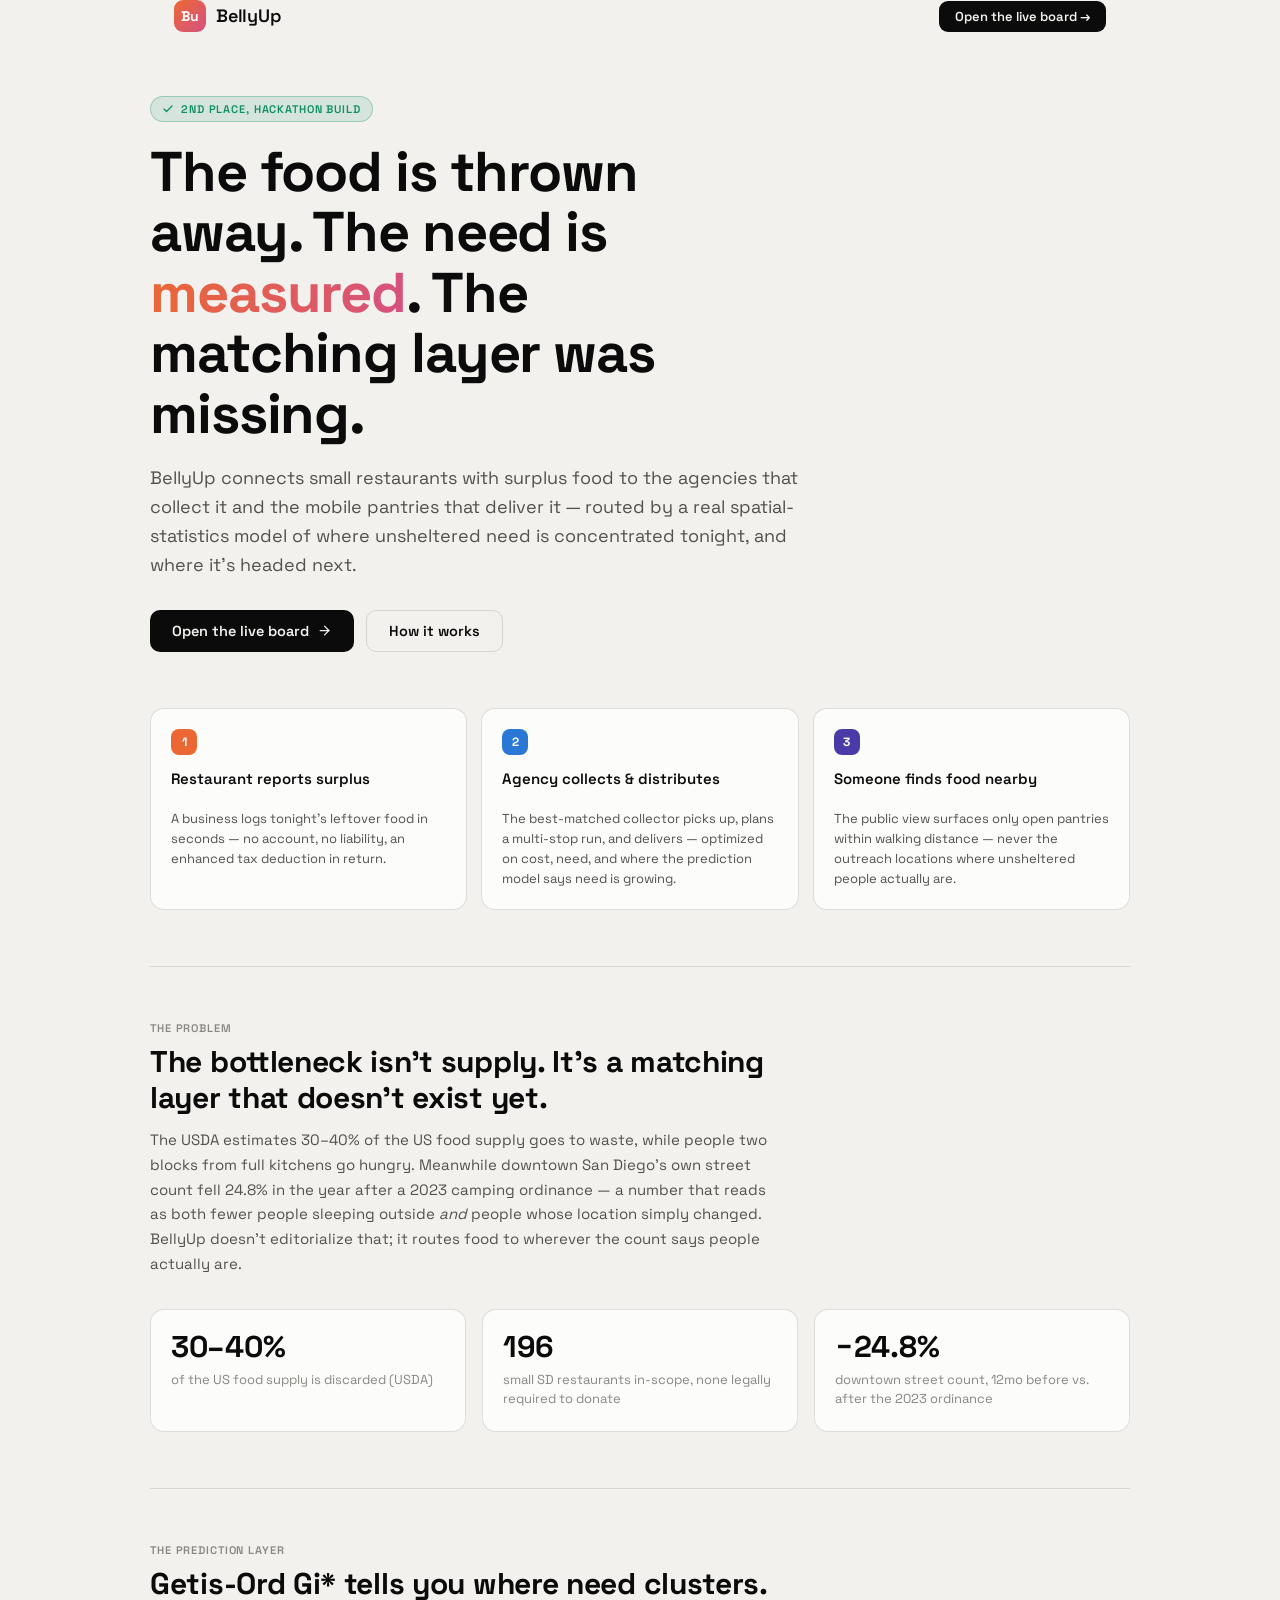
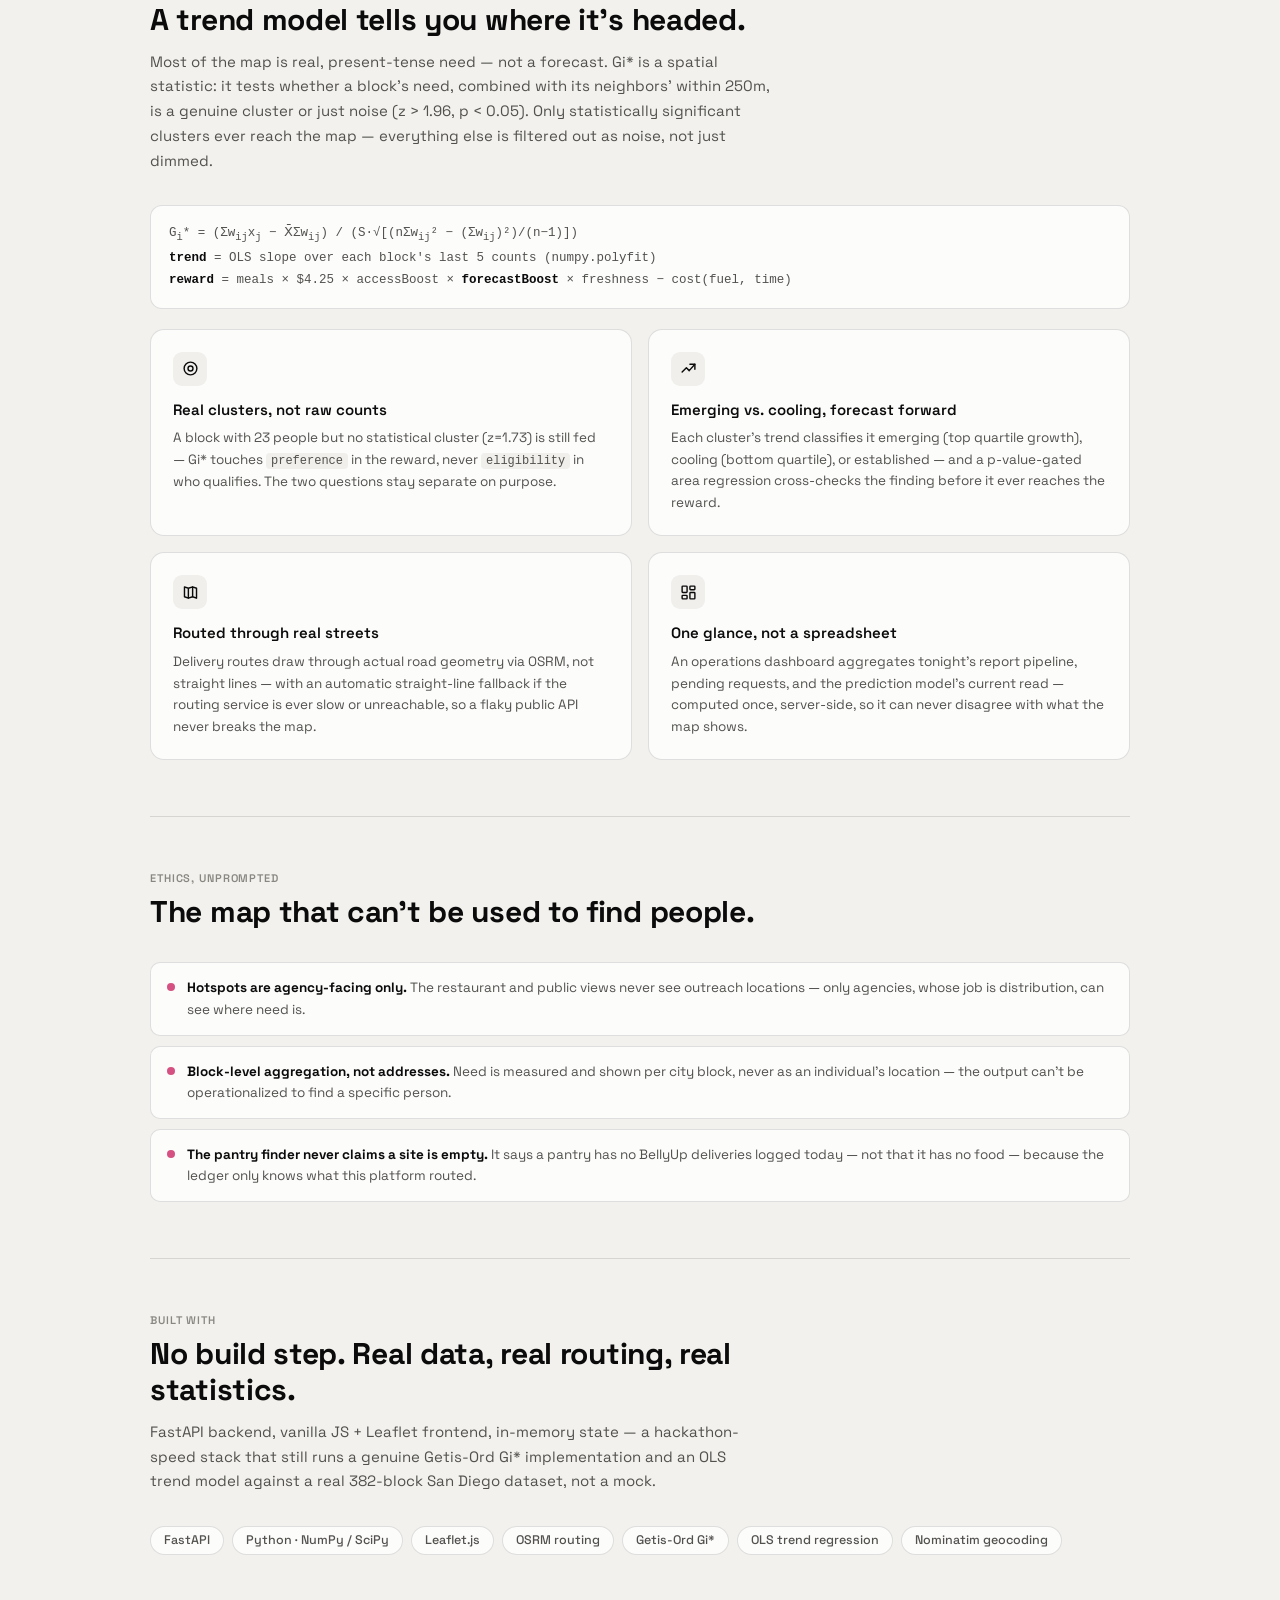
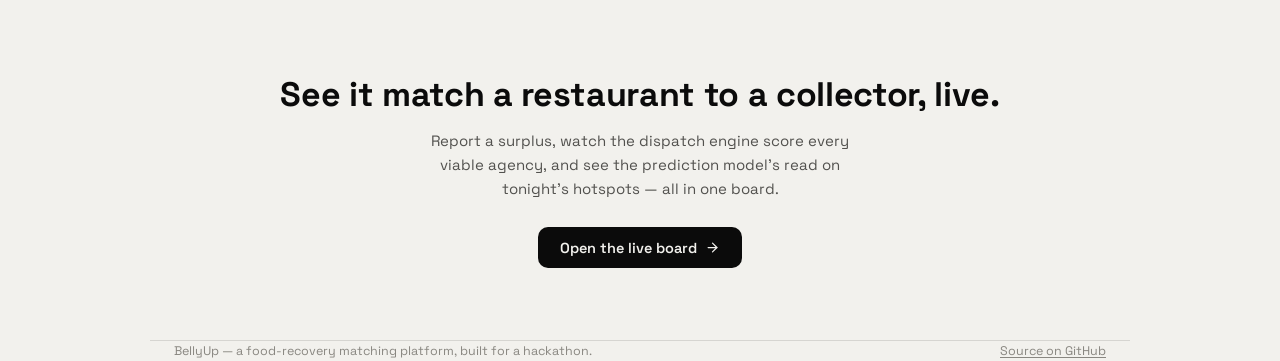
==== bellyup/static/landing/index.html @ 60f783f6 "Mobile-responsive layout and a marketing landing page Fixes a CSS Grid blowout where a single unshri" ====
<!DOCTYPE html>
<html lang="en">
<head>
<meta charset="utf-8">
<meta name="viewport" content="width=device-width, initial-scale=1">
<title>BellyUp — food recovery, matched by need</title>
<meta name="description" content="BellyUp matches restaurant surplus to agencies and the people who need it, using a real spatial-statistics model of where need is concentrated and where it's headed.">
<link rel="icon" href="data:image/svg+xml,<svg xmlns=%22http://www.w3.org/2000/svg%22 viewBox=%220 0 100 100%22><defs><linearGradient id=%22g%22 x1=%220%22 y1=%220%22 x2=%221%22 y2=%221%22><stop offset=%220%22 stop-color=%22%23eb6834%22/><stop offset=%221%22 stop-color=%22%23d55181%22/></linearGradient></defs><rect width=%22100%22 height=%22100%22 rx=%2222%22 fill=%22url(%23g)%22/><text x=%2250%22 y=%2266%22 font-family=%22system-ui,sans-serif%22 font-weight=%22700%22 font-size=%2246%22 fill=%22white%22 text-anchor=%22middle%22>Bu</text></svg>">
<link rel="preconnect" href="https://fonts.googleapis.com">
<link rel="preconnect" href="https://fonts.gstatic.com" crossorigin>
<link href="https://fonts.googleapis.com/css2?family=Space+Grotesk:wght@400;500;600;700&display=swap" rel="stylesheet">
<style>
:root {
  color-scheme: light;
  --bg: #f2f1ed;
  --surface: #fcfcfb;
  --surface-2: #f0efec;
  --ink: #0b0b0b;
  --ink-2: #52514e;
  --muted: #898781;
  --line: rgba(11, 11, 11, 0.12);

  --c-supplier: #eb6834;
  --c-hotspot: #d55181;
  --c-agency: #2a78d6;
  --c-pantry: #4a3aa7;
  --c-route: #0e8f63;
  --c-emerging: #c9660a;
  --c-cooling: #2f7bbf;

  --shadow: 0 10px 30px rgba(11, 11, 11, 0.12);
  --font: "Space Grotesk", system-ui, -apple-system, "Segoe UI", sans-serif;
}
@media (prefers-color-scheme: dark) {
  :root:not([data-theme="light"]) {
    color-scheme: dark;
    --bg: #0d0d0d;
    --surface: #1a1a19;
    --surface-2: #201f1e;
    --ink: #ffffff;
    --ink-2: #c3c2b7;
    --muted: #8f8d86;
    --line: rgba(255, 255, 255, 0.10);
    --c-supplier: #eda100;
    --shadow: 0 10px 30px rgba(0, 0, 0, 0.55);
  }
}
:root[data-theme="dark"] {
  color-scheme: dark;
  --bg: #0d0d0d;
  --surface: #1a1a19;
  --surface-2: #201f1e;
  --ink: #ffffff;
  --ink-2: #c3c2b7;
  --muted: #8f8d86;
  --line: rgba(255, 255, 255, 0.10);
  --c-supplier: #eda100;
  --shadow: 0 10px 30px rgba(0, 0, 0, 0.55);
}

* { box-sizing: border-box; margin: 0; padding: 0; }
html, body { background: var(--bg); }
body {
  font: 15px/1.6 var(--font);
  color: var(--ink);
  -webkit-font-smoothing: antialiased;
}
a { color: inherit; }
img, svg { display: block; max-width: 100%; }

.wrap { max-width: 980px; margin: 0 auto; padding: 0 24px; }

/* ---------------------------------------------------------------- header */
header {
  display: flex; align-items: center; justify-content: space-between;
  padding: 22px 0;
}
.brand { display: flex; align-items: center; gap: 10px; text-decoration: none; }
.brand-mark {
  width: 32px; height: 32px; border-radius: 9px;
  display: grid; place-items: center; color: #fff;
  background: linear-gradient(135deg, #eb6834, #d55181);
  font: 700 14px/1 var(--font); letter-spacing: -.02em;
}
.brand-name { font: 600 18px/1 var(--font); letter-spacing: -.01em; }
.hdr-cta {
  display: inline-flex; align-items: center; gap: 6px;
  padding: 9px 16px; border-radius: 9px;
  background: var(--ink); color: var(--bg);
  font: 600 13px/1 var(--font); text-decoration: none;
  white-space: nowrap;
}

/* ------------------------------------------------------------------ hero */
.hero { padding: 64px 0 56px; }
.eyebrow {
  display: inline-flex; align-items: center; gap: 7px;
  font: 600 11px/1 var(--font); letter-spacing: .08em; text-transform: uppercase;
  color: var(--c-route); background: color-mix(in srgb, var(--c-route) 12%, transparent);
  border: 1px solid color-mix(in srgb, var(--c-route) 30%, transparent);
  padding: 6px 11px; border-radius: 999px; margin-bottom: 20px;
}
.hero h1 {
  font: 700 clamp(32px, 5.4vw, 56px)/1.08 var(--font);
  letter-spacing: -.02em; max-width: 15ch;
}
.hero h1 em {
  font-style: normal;
  background: linear-gradient(100deg, #eb6834, #d55181);
  -webkit-background-clip: text; background-clip: text; color: transparent;
}
.hero p {
  margin-top: 20px; max-width: 56ch;
  font-size: clamp(15px, 1.8vw, 18px); color: var(--ink-2); line-height: 1.6;
}
.hero-ctas { display: flex; flex-wrap: wrap; gap: 12px; margin-top: 30px; }
.btn-primary {
  display: inline-flex; align-items: center; gap: 8px;
  padding: 13px 22px; border-radius: 10px;
  background: var(--ink); color: var(--bg);
  font: 600 14.5px/1 var(--font); text-decoration: none;
}
.btn-primary:hover { filter: brightness(1.12); }
.btn-secondary {
  display: inline-flex; align-items: center; gap: 8px;
  padding: 13px 22px; border-radius: 10px;
  background: transparent; color: var(--ink);
  border: 1px solid var(--line);
  font: 600 14.5px/1 var(--font); text-decoration: none;
}
.btn-secondary:hover { border-color: var(--c-supplier); }

/* --------------------------------------------------------------- roles */
.roles {
  display: grid; grid-template-columns: repeat(3, 1fr); gap: 14px;
  margin-top: 56px;
}
.role-card {
  background: var(--surface); border: 1px solid var(--line);
  border-radius: 14px; padding: 20px;
}
.role-num {
  width: 26px; height: 26px; border-radius: 8px;
  display: grid; place-items: center;
  font: 700 12px/1 var(--font); color: #fff;
  margin-bottom: 14px;
}
.role-card h3 { font: 600 15px/1.3 var(--font); margin-bottom: 6px; }
.role-card p { font-size: 13px; color: var(--ink-2); line-height: 1.55; }

/* ------------------------------------------------------------- sections */
section.block { padding: 56px 0; border-top: 1px solid var(--line); }
.block-head { max-width: 62ch; margin-bottom: 32px; }
.block-head .kicker {
  font: 600 11px/1 var(--font); letter-spacing: .08em; text-transform: uppercase;
  color: var(--muted); margin-bottom: 10px;
}
.block-head h2 { font: 700 clamp(22px, 3vw, 30px)/1.2 var(--font); letter-spacing: -.01em; }
.block-head p { margin-top: 12px; color: var(--ink-2); font-size: 15px; line-height: 1.65; }

.stat-row { display: grid; grid-template-columns: repeat(3, 1fr); gap: 16px; }
.stat {
  background: var(--surface); border: 1px solid var(--line);
  border-radius: 14px; padding: 22px 20px;
}
.stat .v { font: 700 30px/1 var(--font); letter-spacing: -.01em; }
.stat .k { margin-top: 8px; font-size: 13px; color: var(--muted); line-height: 1.5; }

.feature-grid { display: grid; grid-template-columns: 1fr 1fr; gap: 16px; }
.feature {
  background: var(--surface); border: 1px solid var(--line);
  border-radius: 14px; padding: 22px;
}
.feature-ic {
  width: 34px; height: 34px; border-radius: 9px;
  display: grid; place-items: center; margin-bottom: 14px;
  background: var(--surface-2); color: var(--ink);
}
.feature h3 { font: 600 15px/1.3 var(--font); margin-bottom: 8px; }
.feature p { font-size: 13.5px; color: var(--ink-2); line-height: 1.6; }
.feature code {
  font-family: ui-monospace, SFMono-Regular, Menlo, monospace;
  font-size: 12px; background: var(--surface-2); padding: 1px 5px; border-radius: 4px;
}

.formula {
  margin-top: 18px; padding: 16px 18px; border-radius: 12px;
  background: var(--surface); border: 1px solid var(--line);
  font-family: ui-monospace, SFMono-Regular, Menlo, monospace;
  font-size: 12.5px; line-height: 1.8; color: var(--ink-2); overflow-x: auto;
}
.formula b { color: var(--ink); }

.ethics-list { display: grid; gap: 10px; margin-top: 20px; }
.ethics-item {
  display: flex; gap: 12px; align-items: flex-start;
  padding: 14px 16px; border-radius: 10px;
  background: var(--surface); border: 1px solid var(--line);
}
.ethics-item .dot {
  flex: 0 0 auto; width: 8px; height: 8px; border-radius: 50%;
  background: var(--c-hotspot); margin-top: 6px;
}
.ethics-item p { font-size: 13.5px; color: var(--ink-2); line-height: 1.6; }
.ethics-item b { color: var(--ink); }

.stack-row { display: flex; flex-wrap: wrap; gap: 8px; margin-top: 18px; }
.stack-chip {
  padding: 7px 13px; border-radius: 999px;
  background: var(--surface); border: 1px solid var(--line);
  font: 500 12.5px/1 var(--font); color: var(--ink-2);
}

.cta-block {
  text-align: center; padding: 64px 0 72px;
}
.cta-block h2 { font: 700 clamp(24px, 4vw, 34px)/1.2 var(--font); letter-spacing: -.01em; }
.cta-block p { margin: 14px auto 0; max-width: 46ch; color: var(--ink-2); font-size: 15px; }
.cta-block .hero-ctas { justify-content: center; margin-top: 26px; }

footer {
  border-top: 1px solid var(--line); padding: 26px 0 40px;
  display: flex; justify-content: space-between; align-items: center;
  flex-wrap: wrap; gap: 10px;
  color: var(--muted); font-size: 12.5px;
}
footer a { text-decoration: underline; text-underline-offset: 2px; }

@media (max-width: 760px) {
  .roles, .stat-row, .feature-grid { grid-template-columns: 1fr; }
  header { padding: 18px 0; }
  .hero { padding: 40px 0 40px; }
}
</style>
</head>
<body>

<header class="wrap">
  <a class="brand" href="/">
    <span class="brand-mark">Bu</span>
    <span class="brand-name">BellyUp</span>
  </a>
  <a class="hdr-cta" href="/board">Open the live board →</a>
</header>

<main>
  <section class="hero wrap">
    <span class="eyebrow">
      <svg width="12" height="12" viewBox="0 0 24 24" fill="none" stroke="currentColor" stroke-width="2.5" stroke-linecap="round" stroke-linejoin="round"><polyline points="20 6 9 17 4 12"/></svg>
      2nd place, hackathon build
    </span>
    <h1>The food is thrown away. The need is <em>measured</em>. The matching layer was missing.</h1>
    <p>BellyUp connects small restaurants with surplus food to the agencies that collect it and
       the mobile pantries that deliver it — routed by a real spatial-statistics model of where
       unsheltered need is concentrated tonight, and where it's headed next.</p>
    <div class="hero-ctas">
      <a class="btn-primary" href="/board">
        Open the live board
        <svg width="15" height="15" viewBox="0 0 24 24" fill="none" stroke="currentColor" stroke-width="2" stroke-linecap="round" stroke-linejoin="round"><line x1="5" y1="12" x2="19" y2="12"/><polyline points="12 5 19 12 12 19"/></svg>
      </a>
      <a class="btn-secondary" href="#how-it-works">How it works</a>
    </div>

    <div class="roles">
      <div class="role-card">
        <div class="role-num" style="background:var(--c-supplier)">1</div>
        <h3>Restaurant reports surplus</h3>
        <p>A business logs tonight's leftover food in seconds — no account, no liability, an
           enhanced tax deduction in return.</p>
      </div>
      <div class="role-card">
        <div class="role-num" style="background:var(--c-agency)">2</div>
        <h3>Agency collects &amp; distributes</h3>
        <p>The best-matched collector picks up, plans a multi-stop run, and delivers — optimized
           on cost, need, and where the prediction model says need is growing.</p>
      </div>
      <div class="role-card">
        <div class="role-num" style="background:var(--c-pantry)">3</div>
        <h3>Someone finds food nearby</h3>
        <p>The public view surfaces only open pantries within walking distance — never the
           outreach locations where unsheltered people actually are.</p>
      </div>
    </div>
  </section>

  <section class="block wrap">
    <div class="block-head">
      <div class="kicker">The problem</div>
      <h2>The bottleneck isn't supply. It's a matching layer that doesn't exist yet.</h2>
      <p>The USDA estimates 30–40% of the US food supply goes to waste, while people two blocks
         from full kitchens go hungry. Meanwhile downtown San Diego's own street count fell
         24.8% in the year after a 2023 camping ordinance — a number that reads as both fewer
         people sleeping outside <em>and</em> people whose location simply changed. BellyUp
         doesn't editorialize that; it routes food to wherever the count says people actually are.</p>
    </div>
    <div class="stat-row">
      <div class="stat"><div class="v">30–40%</div><div class="k">of the US food supply is discarded (USDA)</div></div>
      <div class="stat"><div class="v">196</div><div class="k">small SD restaurants in-scope, none legally required to donate</div></div>
      <div class="stat"><div class="v">−24.8%</div><div class="k">downtown street count, 12mo before vs. after the 2023 ordinance</div></div>
    </div>
  </section>

  <section class="block wrap" id="how-it-works">
    <div class="block-head">
      <div class="kicker">The prediction layer</div>
      <h2>Getis-Ord Gi* tells you where need clusters. A trend model tells you where it's headed.</h2>
      <p>Most of the map is real, present-tense need — not a forecast. Gi* is a spatial
         statistic: it tests whether a block's need, combined with its neighbors' within 250m,
         is a genuine cluster or just noise (z &gt; 1.96, p &lt; 0.05). Only statistically
         significant clusters ever reach the map — everything else is filtered out as noise,
         not just dimmed.</p>
    </div>
    <div class="formula">
      G<sub>i</sub>* = (Σw<sub>ij</sub>x<sub>j</sub> − X̄Σw<sub>ij</sub>) / (S·√[(nΣw<sub>ij</sub>² − (Σw<sub>ij</sub>)²)/(n−1)])
      <br><b>trend</b> = OLS slope over each block's last 5 counts (numpy.polyfit)
      <br><b>reward</b> = meals × $4.25 × accessBoost × <b>forecastBoost</b> × freshness − cost(fuel, time)
    </div>
    <div class="feature-grid" style="margin-top:20px">
      <div class="feature">
        <div class="feature-ic">
          <svg width="17" height="17" viewBox="0 0 24 24" fill="none" stroke="currentColor" stroke-width="2" stroke-linecap="round" stroke-linejoin="round"><circle cx="12" cy="12" r="9"/><circle cx="12" cy="12" r="3.5"/></svg>
        </div>
        <h3>Real clusters, not raw counts</h3>
        <p>A block with 23 people but no statistical cluster (z=1.73) is still fed — Gi*
           touches <code>preference</code> in the reward, never <code>eligibility</code> in
           who qualifies. The two questions stay separate on purpose.</p>
      </div>
      <div class="feature">
        <div class="feature-ic">
          <svg width="17" height="17" viewBox="0 0 24 24" fill="none" stroke="currentColor" stroke-width="2" stroke-linecap="round" stroke-linejoin="round"><polyline points="3 17 9 11 13 15 21 6"/><polyline points="14 6 21 6 21 13"/></svg>
        </div>
        <h3>Emerging vs. cooling, forecast forward</h3>
        <p>Each cluster's trend classifies it emerging (top quartile growth), cooling (bottom
           quartile), or established — and a p-value-gated area regression cross-checks the
           finding before it ever reaches the reward.</p>
      </div>
      <div class="feature">
        <div class="feature-ic">
          <svg width="17" height="17" viewBox="0 0 24 24" fill="none" stroke="currentColor" stroke-width="2" stroke-linecap="round" stroke-linejoin="round"><path d="M9 20l-5.5-2V4L9 6m0 14l6-2m-6 2V6m6 12l5.5 2V6L15 4m0 14V4m0 0L9 6"/></svg>
        </div>
        <h3>Routed through real streets</h3>
        <p>Delivery routes draw through actual road geometry via OSRM, not straight lines —
           with an automatic straight-line fallback if the routing service is ever slow or
           unreachable, so a flaky public API never breaks the map.</p>
      </div>
      <div class="feature">
        <div class="feature-ic">
          <svg width="17" height="17" viewBox="0 0 24 24" fill="none" stroke="currentColor" stroke-width="2" stroke-linecap="round" stroke-linejoin="round"><rect x="3" y="3" width="7" height="9" rx="1"/><rect x="14" y="3" width="7" height="5" rx="1"/><rect x="14" y="12" width="7" height="9" rx="1"/><rect x="3" y="16" width="7" height="5" rx="1"/></svg>
        </div>
        <h3>One glance, not a spreadsheet</h3>
        <p>An operations dashboard aggregates tonight's report pipeline, pending requests, and
           the prediction model's current read — computed once, server-side, so it can never
           disagree with what the map shows.</p>
      </div>
    </div>
  </section>

  <section class="block wrap">
    <div class="block-head">
      <div class="kicker">Ethics, unprompted</div>
      <h2>The map that can't be used to find people.</h2>
    </div>
    <div class="ethics-list">
      <div class="ethics-item"><span class="dot"></span>
        <p><b>Hotspots are agency-facing only.</b> The restaurant and public views never see
           outreach locations — only agencies, whose job is distribution, can see where need is.</p>
      </div>
      <div class="ethics-item"><span class="dot"></span>
        <p><b>Block-level aggregation, not addresses.</b> Need is measured and shown per city
           block, never as an individual's location — the output can't be operationalized to
           find a specific person.</p>
      </div>
      <div class="ethics-item"><span class="dot"></span>
        <p><b>The pantry finder never claims a site is empty.</b> It says a pantry has no
           BellyUp deliveries logged today — not that it has no food — because the ledger only
           knows what this platform routed.</p>
      </div>
    </div>
  </section>

  <section class="block wrap">
    <div class="block-head">
      <div class="kicker">Built with</div>
      <h2>No build step. Real data, real routing, real statistics.</h2>
      <p>FastAPI backend, vanilla JS + Leaflet frontend, in-memory state — a hackathon-speed
         stack that still runs a genuine Getis-Ord Gi* implementation and an OLS trend model
         against a real 382-block San Diego dataset, not a mock.</p>
    </div>
    <div class="stack-row">
      <span class="stack-chip">FastAPI</span>
      <span class="stack-chip">Python · NumPy / SciPy</span>
      <span class="stack-chip">Leaflet.js</span>
      <span class="stack-chip">OSRM routing</span>
      <span class="stack-chip">Getis-Ord Gi*</span>
      <span class="stack-chip">OLS trend regression</span>
      <span class="stack-chip">Nominatim geocoding</span>
    </div>
  </section>

  <section class="cta-block wrap">
    <h2>See it match a restaurant to a collector, live.</h2>
    <p>Report a surplus, watch the dispatch engine score every viable agency, and see the
       prediction model's read on tonight's hotspots — all in one board.</p>
    <div class="hero-ctas">
      <a class="btn-primary" href="/board">
        Open the live board
        <svg width="15" height="15" viewBox="0 0 24 24" fill="none" stroke="currentColor" stroke-width="2" stroke-linecap="round" stroke-linejoin="round"><line x1="5" y1="12" x2="19" y2="12"/><polyline points="12 5 19 12 12 19"/></svg>
      </a>
    </div>
  </section>
</main>

<footer class="wrap">
  <span>BellyUp — a food-recovery matching platform, built for a hackathon.</span>
  <a href="https://github.com/kylehtet/Build-For-Good" target="_blank" rel="noopener">Source on GitHub</a>
</footer>

</body>
</html>
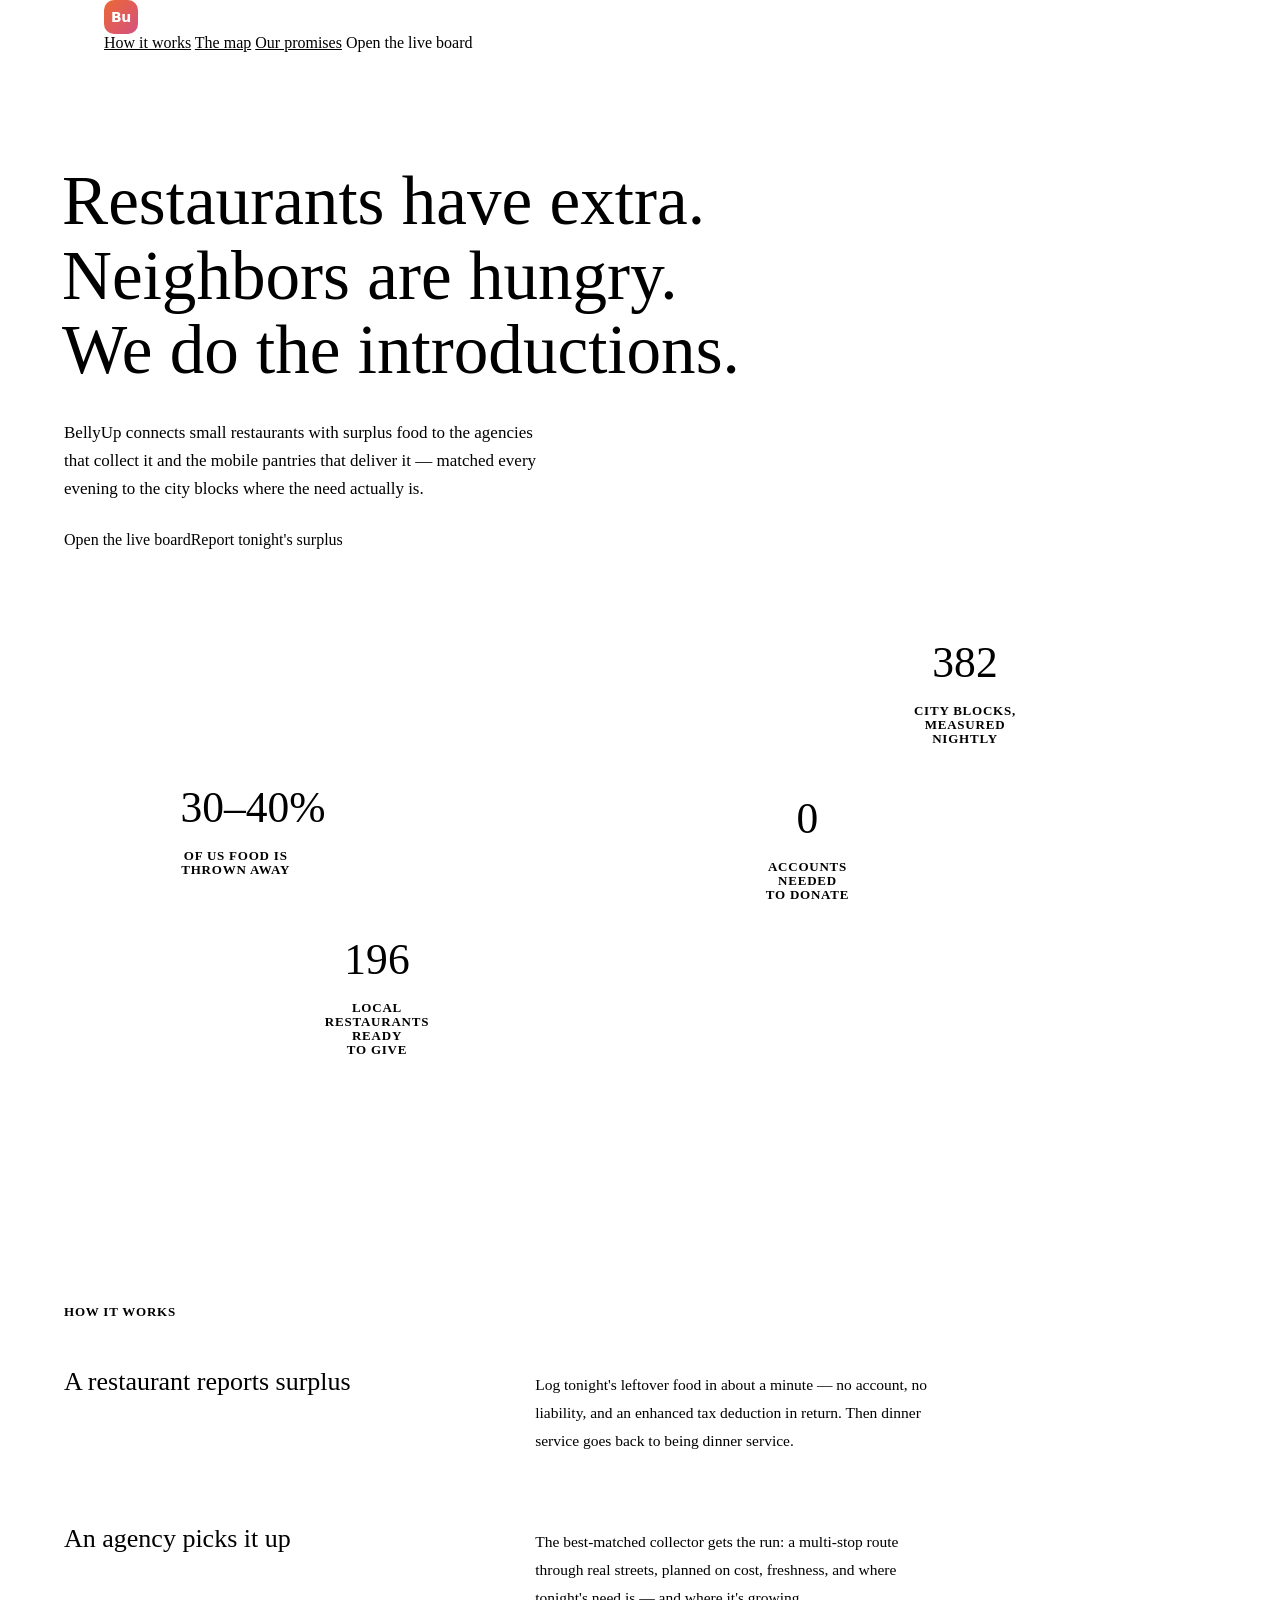
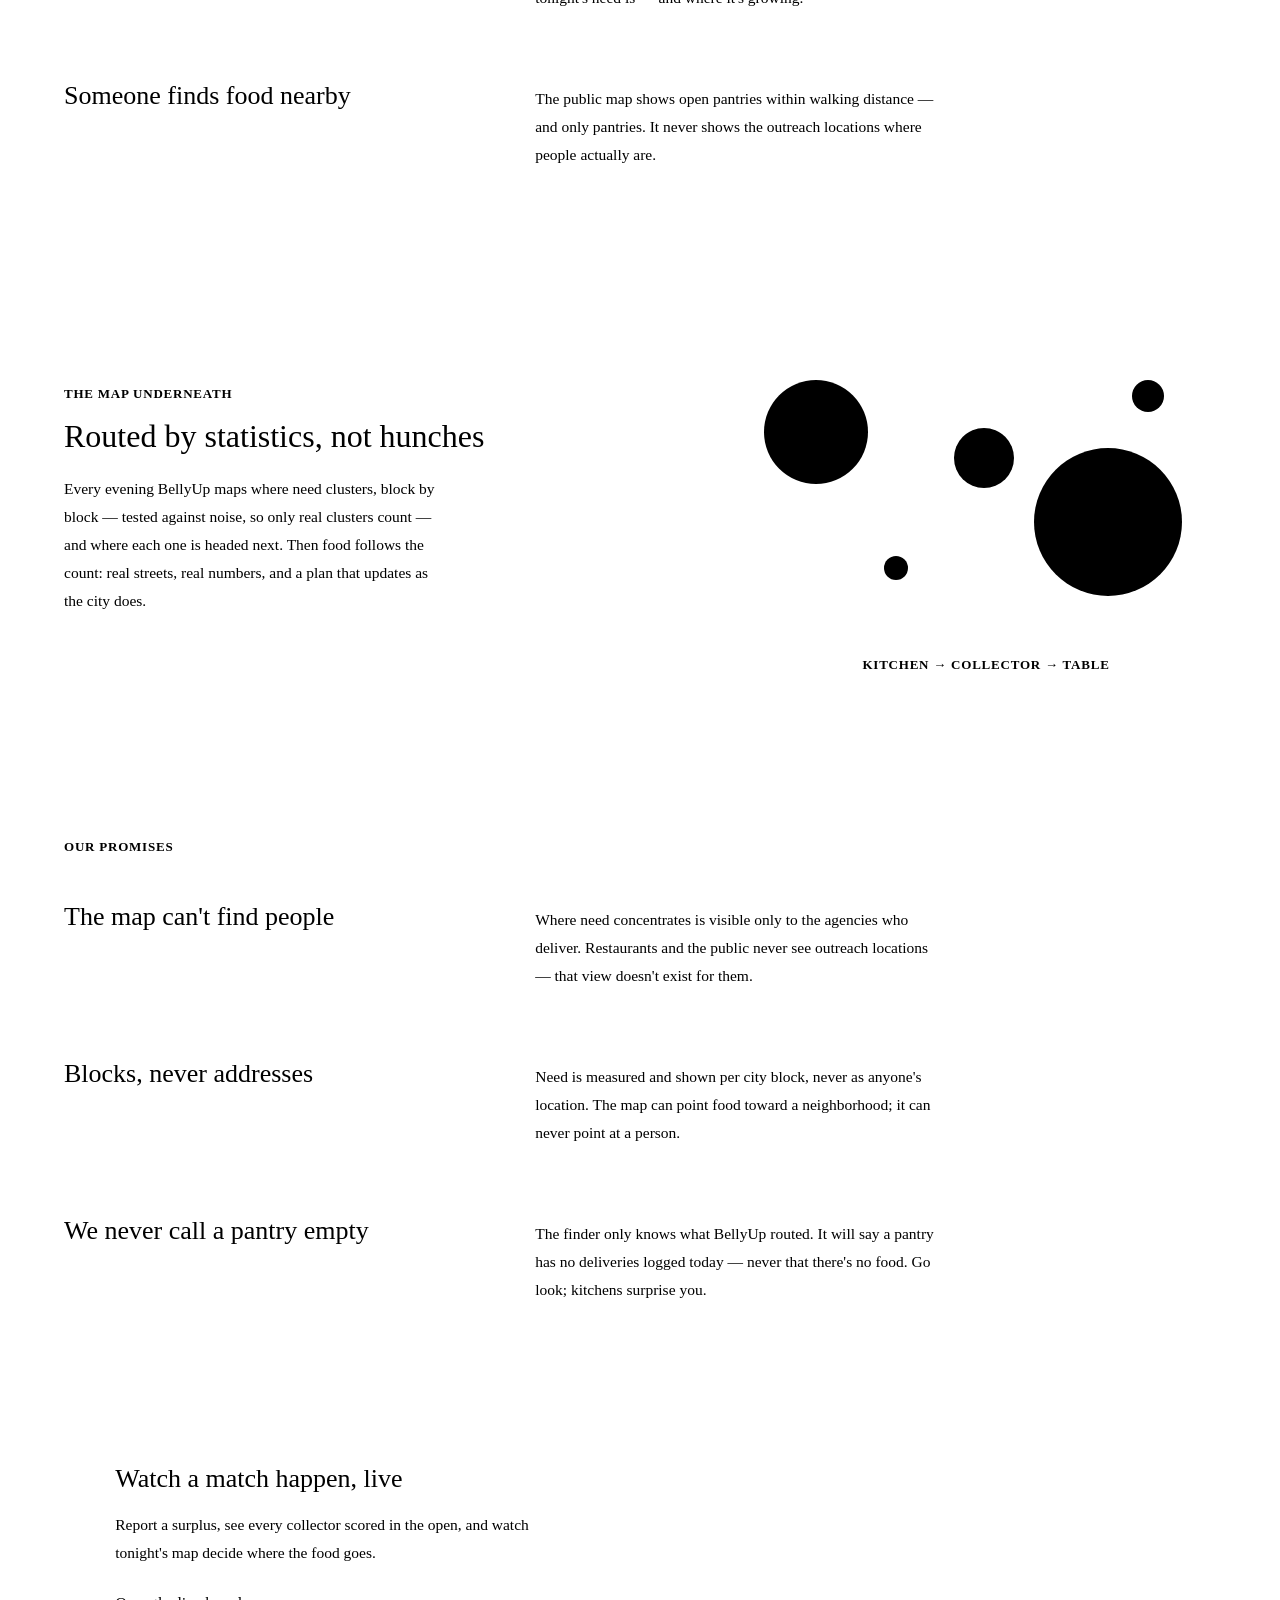
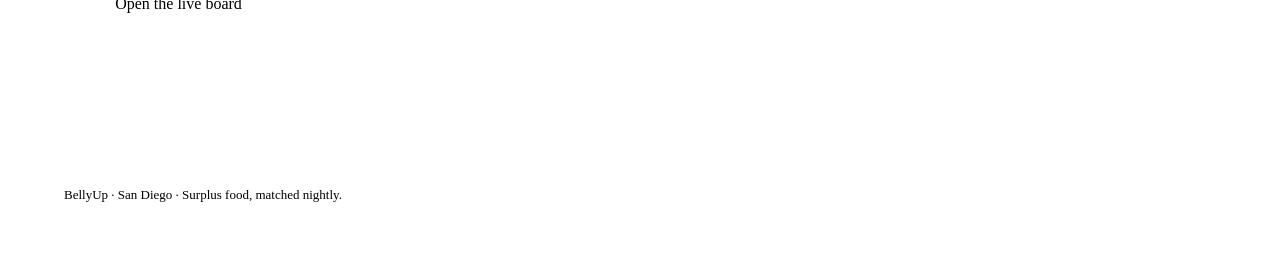
==== commit d0f08f05: "Replace landing page with the imported Organic design system Implements the design from the claude.a" ====
--- a/bellyup/static/landing/index.html
+++ b/bellyup/static/landing/index.html
@@ -1,419 +1,267 @@
-<!DOCTYPE html>
+<!doctype html>
 <html lang="en">
 <head>
-<meta charset="utf-8">
-<meta name="viewport" content="width=device-width, initial-scale=1">
-<title>BellyUp — food recovery, matched by need</title>
+<meta charset="utf-8" />
+<meta name="viewport" content="width=device-width, initial-scale=1" />
+<title>BellyUp — surplus food, matched nightly</title>
 <meta name="description" content="BellyUp matches restaurant surplus to agencies and the people who need it, using a real spatial-statistics model of where need is concentrated and where it's headed.">
 <link rel="icon" href="data:image/svg+xml,<svg xmlns=%22http://www.w3.org/2000/svg%22 viewBox=%220 0 100 100%22><defs><linearGradient id=%22g%22 x1=%220%22 y1=%220%22 x2=%221%22 y2=%221%22><stop offset=%220%22 stop-color=%22%23eb6834%22/><stop offset=%221%22 stop-color=%22%23d55181%22/></linearGradient></defs><rect width=%22100%22 height=%22100%22 rx=%2222%22 fill=%22url(%23g)%22/><text x=%2250%22 y=%2266%22 font-family=%22system-ui,sans-serif%22 font-weight=%22700%22 font-size=%2246%22 fill=%22white%22 text-anchor=%22middle%22>Bu</text></svg>">
-<link rel="preconnect" href="https://fonts.googleapis.com">
-<link rel="preconnect" href="https://fonts.gstatic.com" crossorigin>
-<link href="https://fonts.googleapis.com/css2?family=Space+Grotesk:wght@400;500;600;700&display=swap" rel="stylesheet">
+<link rel="stylesheet" href="/static/landing/ds-organic.css">
 <style>
+/* Page scaffolding on the Organic system's landing rhythm: a 28px leading
+   unit (17px Figtree body at ~1.65), 14px half-step; Caprasimo display over
+   Figtree, soft circles as marks, whitespace over rules. All color, type,
+   radius and shadow from the system stylesheet. */
 :root {
-  color-scheme: light;
-  --bg: #f2f1ed;
-  --surface: #fcfcfb;
-  --surface-2: #f0efec;
-  --ink: #0b0b0b;
-  --ink-2: #52514e;
-  --muted: #898781;
-  --line: rgba(11, 11, 11, 0.12);
-
-  --c-supplier: #eb6834;
-  --c-hotspot: #d55181;
-  --c-agency: #2a78d6;
-  --c-pantry: #4a3aa7;
-  --c-route: #0e8f63;
-  --c-emerging: #c9660a;
-  --c-cooling: #2f7bbf;
-
-  --shadow: 0 10px 30px rgba(11, 11, 11, 0.12);
-  --font: "Space Grotesk", system-ui, -apple-system, "Segoe UI", sans-serif;
-}
-@media (prefers-color-scheme: dark) {
-  :root:not([data-theme="light"]) {
-    color-scheme: dark;
-    --bg: #0d0d0d;
-    --surface: #1a1a19;
-    --surface-2: #201f1e;
-    --ink: #ffffff;
-    --ink-2: #c3c2b7;
-    --muted: #8f8d86;
-    --line: rgba(255, 255, 255, 0.10);
-    --c-supplier: #eda100;
-    --shadow: 0 10px 30px rgba(0, 0, 0, 0.55);
-  }
-}
-:root[data-theme="dark"] {
-  color-scheme: dark;
-  --bg: #0d0d0d;
-  --surface: #1a1a19;
-  --surface-2: #201f1e;
-  --ink: #ffffff;
-  --ink-2: #c3c2b7;
-  --muted: #8f8d86;
-  --line: rgba(255, 255, 255, 0.10);
-  --c-supplier: #eda100;
-  --shadow: 0 10px 30px rgba(0, 0, 0, 0.55);
-}
-
-* { box-sizing: border-box; margin: 0; padding: 0; }
-html, body { background: var(--bg); }
-body {
-  font: 15px/1.6 var(--font);
-  color: var(--ink);
-  -webkit-font-smoothing: antialiased;
-}
-a { color: inherit; }
-img, svg { display: block; max-width: 100%; }
-
-.wrap { max-width: 980px; margin: 0 auto; padding: 0 24px; }
-
-/* ---------------------------------------------------------------- header */
-header {
-  display: flex; align-items: center; justify-content: space-between;
-  padding: 22px 0;
-}
-.brand { display: flex; align-items: center; gap: 10px; text-decoration: none; }
+  --leading: 28px;
+  --half: 14px;
+  --edge: clamp(20px, 5vw, 72px);
+  --measure: 58ch;
+}
+html { scroll-behavior: smooth; }
+@media (prefers-reduced-motion: reduce) { html { scroll-behavior: auto; } }
+body { margin: 0; text-wrap: pretty; overflow-x: clip; }
+a { color: var(--color-accent-700); }
+a:hover { color: var(--color-accent-600); }
+.wrap { max-width: 1200px; margin: 0 auto; padding: 0 var(--edge); }
+.nav { padding-inline: max(var(--edge), calc((100% - 1200px) / 2 + var(--edge))); }
+.nav a { white-space: nowrap; }
+@media (max-width: 480px) { .nav a:not(.btn):not(.brand-mark) { display: none; } }
+
+/* the BellyUp mark -- one fixed brand asset (same gradient square used as
+   the favicon and on the live board's own header), icon only. The system's
+   own .nav-brand wordmark is unused here on purpose: one visual anchor,
+   not an icon competing with a name next to it. */
 .brand-mark {
-  width: 32px; height: 32px; border-radius: 9px;
+  width: 34px; height: 34px; border-radius: 10px; flex: none;
   display: grid; place-items: center; color: #fff;
   background: linear-gradient(135deg, #eb6834, #d55181);
-  font: 700 14px/1 var(--font); letter-spacing: -.02em;
-}
-.brand-name { font: 600 18px/1 var(--font); letter-spacing: -.01em; }
-.hdr-cta {
-  display: inline-flex; align-items: center; gap: 6px;
-  padding: 9px 16px; border-radius: 9px;
-  background: var(--ink); color: var(--bg);
-  font: 600 13px/1 var(--font); text-decoration: none;
-  white-space: nowrap;
-}
-
-/* ------------------------------------------------------------------ hero */
-.hero { padding: 64px 0 56px; }
-.eyebrow {
-  display: inline-flex; align-items: center; gap: 7px;
-  font: 600 11px/1 var(--font); letter-spacing: .08em; text-transform: uppercase;
-  color: var(--c-route); background: color-mix(in srgb, var(--c-route) 12%, transparent);
-  border: 1px solid color-mix(in srgb, var(--c-route) 30%, transparent);
-  padding: 6px 11px; border-radius: 999px; margin-bottom: 20px;
-}
-.hero h1 {
-  font: 700 clamp(32px, 5.4vw, 56px)/1.08 var(--font);
-  letter-spacing: -.02em; max-width: 15ch;
-}
-.hero h1 em {
-  font-style: normal;
-  background: linear-gradient(100deg, #eb6834, #d55181);
-  -webkit-background-clip: text; background-clip: text; color: transparent;
-}
-.hero p {
-  margin-top: 20px; max-width: 56ch;
-  font-size: clamp(15px, 1.8vw, 18px); color: var(--ink-2); line-height: 1.6;
-}
-.hero-ctas { display: flex; flex-wrap: wrap; gap: 12px; margin-top: 30px; }
-.btn-primary {
-  display: inline-flex; align-items: center; gap: 8px;
-  padding: 13px 22px; border-radius: 10px;
-  background: var(--ink); color: var(--bg);
-  font: 600 14.5px/1 var(--font); text-decoration: none;
-}
-.btn-primary:hover { filter: brightness(1.12); }
-.btn-secondary {
-  display: inline-flex; align-items: center; gap: 8px;
-  padding: 13px 22px; border-radius: 10px;
-  background: transparent; color: var(--ink);
-  border: 1px solid var(--line);
-  font: 600 14.5px/1 var(--font); text-decoration: none;
-}
-.btn-secondary:hover { border-color: var(--c-supplier); }
-
-/* --------------------------------------------------------------- roles */
-.roles {
-  display: grid; grid-template-columns: repeat(3, 1fr); gap: 14px;
-  margin-top: 56px;
-}
-.role-card {
-  background: var(--surface); border: 1px solid var(--line);
-  border-radius: 14px; padding: 20px;
-}
-.role-num {
-  width: 26px; height: 26px; border-radius: 8px;
-  display: grid; place-items: center;
-  font: 700 12px/1 var(--font); color: #fff;
-  margin-bottom: 14px;
-}
-.role-card h3 { font: 600 15px/1.3 var(--font); margin-bottom: 6px; }
-.role-card p { font-size: 13px; color: var(--ink-2); line-height: 1.55; }
-
-/* ------------------------------------------------------------- sections */
-section.block { padding: 56px 0; border-top: 1px solid var(--line); }
-.block-head { max-width: 62ch; margin-bottom: 32px; }
-.block-head .kicker {
-  font: 600 11px/1 var(--font); letter-spacing: .08em; text-transform: uppercase;
-  color: var(--muted); margin-bottom: 10px;
-}
-.block-head h2 { font: 700 clamp(22px, 3vw, 30px)/1.2 var(--font); letter-spacing: -.01em; }
-.block-head p { margin-top: 12px; color: var(--ink-2); font-size: 15px; line-height: 1.65; }
-
-.stat-row { display: grid; grid-template-columns: repeat(3, 1fr); gap: 16px; }
-.stat {
-  background: var(--surface); border: 1px solid var(--line);
-  border-radius: 14px; padding: 22px 20px;
-}
-.stat .v { font: 700 30px/1 var(--font); letter-spacing: -.01em; }
-.stat .k { margin-top: 8px; font-size: 13px; color: var(--muted); line-height: 1.5; }
-
-.feature-grid { display: grid; grid-template-columns: 1fr 1fr; gap: 16px; }
-.feature {
-  background: var(--surface); border: 1px solid var(--line);
-  border-radius: 14px; padding: 22px;
-}
-.feature-ic {
-  width: 34px; height: 34px; border-radius: 9px;
-  display: grid; place-items: center; margin-bottom: 14px;
-  background: var(--surface-2); color: var(--ink);
-}
-.feature h3 { font: 600 15px/1.3 var(--font); margin-bottom: 8px; }
-.feature p { font-size: 13.5px; color: var(--ink-2); line-height: 1.6; }
-.feature code {
-  font-family: ui-monospace, SFMono-Regular, Menlo, monospace;
-  font-size: 12px; background: var(--surface-2); padding: 1px 5px; border-radius: 4px;
-}
-
-.formula {
-  margin-top: 18px; padding: 16px 18px; border-radius: 12px;
-  background: var(--surface); border: 1px solid var(--line);
-  font-family: ui-monospace, SFMono-Regular, Menlo, monospace;
-  font-size: 12.5px; line-height: 1.8; color: var(--ink-2); overflow-x: auto;
-}
-.formula b { color: var(--ink); }
-
-.ethics-list { display: grid; gap: 10px; margin-top: 20px; }
-.ethics-item {
-  display: flex; gap: 12px; align-items: flex-start;
-  padding: 14px 16px; border-radius: 10px;
-  background: var(--surface); border: 1px solid var(--line);
-}
-.ethics-item .dot {
-  flex: 0 0 auto; width: 8px; height: 8px; border-radius: 50%;
-  background: var(--c-hotspot); margin-top: 6px;
-}
-.ethics-item p { font-size: 13.5px; color: var(--ink-2); line-height: 1.6; }
-.ethics-item b { color: var(--ink); }
-
-.stack-row { display: flex; flex-wrap: wrap; gap: 8px; margin-top: 18px; }
-.stack-chip {
-  padding: 7px 13px; border-radius: 999px;
-  background: var(--surface); border: 1px solid var(--line);
-  font: 500 12.5px/1 var(--font); color: var(--ink-2);
-}
-
-.cta-block {
-  text-align: center; padding: 64px 0 72px;
-}
-.cta-block h2 { font: 700 clamp(24px, 4vw, 34px)/1.2 var(--font); letter-spacing: -.01em; }
-.cta-block p { margin: 14px auto 0; max-width: 46ch; color: var(--ink-2); font-size: 15px; }
-.cta-block .hero-ctas { justify-content: center; margin-top: 26px; }
-
-footer {
-  border-top: 1px solid var(--line); padding: 26px 0 40px;
-  display: flex; justify-content: space-between; align-items: center;
-  flex-wrap: wrap; gap: 10px;
-  color: var(--muted); font-size: 12.5px;
-}
-footer a { text-decoration: underline; text-underline-offset: 2px; }
-
-@media (max-width: 760px) {
-  .roles, .stat-row, .feature-grid { grid-template-columns: 1fr; }
-  header { padding: 18px 0; }
-  .hero { padding: 40px 0 40px; }
+  font: 700 14px/1 "Space Grotesk", system-ui, sans-serif; letter-spacing: -.02em;
+  text-decoration: none; margin-right: auto;
+}
+
+/* — kicker (terracotta small text at the deep step: 5.7:1 on cream) — */
+.kicker {
+  display: block; font-size: 13px; line-height: var(--half);
+  letter-spacing: 0.06em; text-transform: uppercase; font-weight: 600;
+  color: var(--color-accent-700);
+  font-feature-settings: "tnum" 1;
+  margin: 0 0 calc(var(--leading) - var(--half));
+}
+
+/* — hero (soft sage circle rises past the top-right edge, behind content) — */
+.hero { position: relative; padding: calc(4 * var(--leading)) 0 calc(3 * var(--leading)); }
+.hero::before { content: ""; position: absolute; right: -180px; top: -220px;
+  width: 420px; height: 420px; border-radius: 50%;
+  background: var(--color-accent-2-200); pointer-events: none; z-index: -1; }
+@media (max-width: 1420px) { .hero::before { right: 0; } }
+.display {
+  font-family: var(--font-heading); font-weight: var(--font-heading-weight);
+  font-size: clamp(40px, 5.4vw, 70px);
+  line-height: clamp(43px, 5.83vw, 76px);
+  letter-spacing: 0; margin: 0; margin-left: -0.028em;
+  text-box: trim-both cap alphabetic;
+}
+.display .line { display: block; }
+.hero .sub { font-size: 17px; line-height: var(--leading); max-width: var(--measure);
+  margin: calc(1.5 * var(--leading) - 1cap) 0 0;
+  text-box: trim-both cap alphabetic; }
+.hero .row { display: flex; gap: var(--space-3); flex-wrap: wrap; margin-top: var(--leading); }
+.hero .row .btn { text-decoration: none; }
+
+/* — the seed bed: four tinted circles, thrown not sown — */
+.bed { position: relative; padding: calc(1.5 * var(--leading)) 0 calc(2.5 * var(--leading));
+  min-height: calc(17 * var(--leading)); }
+.seed { position: absolute; border-radius: 50%; aspect-ratio: 1;
+  display: grid; place-content: center; text-align: center;
+  padding: var(--leading); box-sizing: border-box; }
+.seed-a { width: 250px; left: 64px; top: calc(2.5 * var(--leading));
+  background: var(--color-accent-100); }
+.seed-b { width: 190px; left: 218px; top: calc(9.5 * var(--leading));
+  background: var(--color-accent-200); }
+.seed-c { width: 310px; right: 96px; top: calc(-3.5 * var(--leading));
+  background: var(--color-accent-2-300); }
+.seed-d { width: 175px; right: 321px; top: calc(4.5 * var(--leading));
+  background: var(--color-accent-2-100); }
+.seed .stat-num { font-family: var(--font-heading); font-weight: var(--font-heading-weight);
+  font-size: clamp(34px, 3.4vw, 48px); line-height: calc(2 * var(--leading));
+  margin: 0; text-box: trim-both cap alphabetic; }
+.seed-a .stat-num, .seed-b .stat-num { color: var(--color-accent-700); }
+.seed-d .stat-num { color: var(--color-accent-2-700); }
+.seed-c .stat-num { color: var(--color-accent-2-800); }
+.seed .stat-label { font-size: 13px; line-height: var(--half); letter-spacing: 0.06em;
+  text-transform: uppercase; font-weight: 600;
+  color: color-mix(in srgb, var(--color-text) 70%, transparent);
+  margin: var(--half) 0 0; max-width: 17ch; text-wrap: balance; }
+
+/* — feature rows (the dot grammar: a terracotta circle hangs at each title) — */
+.features { padding: calc(3 * var(--leading)) 0 calc(2.5 * var(--leading)); }
+.feature { display: grid; grid-template-columns: minmax(0, 420px) minmax(0, 1fr);
+  gap: var(--leading) clamp(24px, 4vw, 72px); align-items: baseline;
+  padding: calc(1.25 * var(--leading)) 0; }
+.f-title { position: relative; font-family: var(--font-heading); font-weight: var(--font-heading-weight);
+  font-size: 26px; line-height: var(--leading);
+  margin: 0; text-box: trim-both cap alphabetic; }
+.f-title::before { content: ""; position: absolute; left: -36px; top: calc(0.5cap - 9px);
+  width: 18px; height: 18px; border-radius: 50%;
+  background: var(--color-accent); }
+.features.sage .f-title::before { background: var(--color-accent-2); }
+@media (max-width: 1280px) { .f-title::before { display: none; } }
+.f-copy { font-size: 15.5px; line-height: var(--leading); margin: 0;
+  color: color-mix(in srgb, var(--color-text) 78%, transparent);
+  max-width: 52ch; text-box: trim-both cap alphabetic; }
+
+/* — the model split: copy left, a soft route diagram right — */
+.split { display: grid; grid-template-columns: minmax(0, 6fr) minmax(0, 6fr);
+  gap: var(--leading) clamp(24px, 5vw, 96px); align-items: center;
+  padding: calc(2 * var(--leading)) 0 calc(3 * var(--leading)); }
+.split-title { font-family: var(--font-heading); font-weight: var(--font-heading-weight);
+  font-size: 32px; line-height: calc(1.5 * var(--leading));
+  margin: 0; text-box: trim-both cap alphabetic; }
+.split-copy .note { font-size: 15.5px; line-height: var(--leading);
+  color: color-mix(in srgb, var(--color-text) 78%, transparent);
+  margin: calc(var(--leading) - 1cap) 0 0; max-width: 48ch; text-box: trim-both cap alphabetic; }
+.split-figure { margin: 0; width: min(460px, 100%); justify-self: end; }
+.split-figure svg { display: block; width: 100%; height: auto; }
+.split-figure figcaption { font-size: 13px; line-height: var(--half);
+  letter-spacing: 0.06em; text-transform: uppercase; font-weight: 600;
+  color: color-mix(in srgb, var(--color-text) 70%, transparent);
+  margin: var(--leading) 0 0; text-align: center; }
+
+/* — the rounded patch (the close): sage tint, over-rounded — */
+.close { padding: 0 0 calc(2 * var(--leading)); }
+.patch { background: var(--color-accent-2-100);
+  border-radius: calc(2 * var(--radius-lg));
+  padding: calc(2 * var(--leading)) clamp(24px, 4vw, 64px); }
+.patch h3 { font-family: var(--font-heading); font-weight: var(--font-heading-weight);
+  font-size: 26px; line-height: var(--leading); margin: 0; text-box: trim-both cap alphabetic; }
+.patch .sub { font-size: 15.5px; line-height: var(--leading);
+  color: color-mix(in srgb, var(--color-text) 78%, transparent);
+  margin: calc(var(--leading) - 1cap) 0 0; max-width: var(--measure); text-box: trim-both cap alphabetic; }
+.patch .row { display: flex; gap: var(--space-3); flex-wrap: wrap; margin-top: var(--leading); }
+.patch .row .btn { text-decoration: none; }
+footer { padding: calc(2 * var(--leading)) 0; font-size: 13px; line-height: var(--leading);
+  color: color-mix(in srgb, var(--color-text) 70%, transparent); }
+
+/* — responsive collapse — */
+@media (max-width: 1080px) {
+  .bed { min-height: 0; display: grid; grid-template-columns: repeat(2, minmax(0, 1fr));
+    gap: var(--leading) var(--half); justify-items: center;
+    padding-bottom: calc(3.5 * var(--leading)); }
+  .seed { position: static; width: min(clamp(160px, 44vw, 250px), 100%); }
+  .seed-c { width: min(clamp(180px, 50vw, 280px), 100%); }
+  .seed-b, .seed-d { transform: translateY(var(--leading)); }
+}
+@media (max-width: 880px) {
+  .feature { grid-template-columns: 1fr; gap: var(--half); }
+  .f-copy { max-width: var(--measure); }
+}
+@media (max-width: 720px) {
+  .hero { padding-top: calc(2.5 * var(--leading)); }
+  .hero::before { width: 280px; height: 280px; top: -160px; }
+  .split { grid-template-columns: 1fr; }
+  .split-figure { justify-self: start; }
+}
+@media (max-width: 389px) {
+  .bed { grid-template-columns: 1fr; gap: var(--leading); }
+  .seed { width: clamp(160px, 56vw, 220px); }
+  .seed-c { width: clamp(180px, 62vw, 240px); }
+  .seed-a, .seed-c { justify-self: start; }
+  .seed-b, .seed-d { transform: none; justify-self: end; }
 }
 </style>
 </head>
 <body>
-
-<header class="wrap">
-  <a class="brand" href="/">
-    <span class="brand-mark">Bu</span>
-    <span class="brand-name">BellyUp</span>
-  </a>
-  <a class="hdr-cta" href="/board">Open the live board →</a>
-</header>
-
-<main>
-  <section class="hero wrap">
-    <span class="eyebrow">
-      <svg width="12" height="12" viewBox="0 0 24 24" fill="none" stroke="currentColor" stroke-width="2.5" stroke-linecap="round" stroke-linejoin="round"><polyline points="20 6 9 17 4 12"/></svg>
-      2nd place, hackathon build
-    </span>
-    <h1>The food is thrown away. The need is <em>measured</em>. The matching layer was missing.</h1>
-    <p>BellyUp connects small restaurants with surplus food to the agencies that collect it and
-       the mobile pantries that deliver it — routed by a real spatial-statistics model of where
-       unsheltered need is concentrated tonight, and where it's headed next.</p>
-    <div class="hero-ctas">
-      <a class="btn-primary" href="/board">
-        Open the live board
-        <svg width="15" height="15" viewBox="0 0 24 24" fill="none" stroke="currentColor" stroke-width="2" stroke-linecap="round" stroke-linejoin="round"><line x1="5" y1="12" x2="19" y2="12"/><polyline points="12 5 19 12 12 19"/></svg>
-      </a>
-      <a class="btn-secondary" href="#how-it-works">How it works</a>
-    </div>
-
-    <div class="roles">
-      <div class="role-card">
-        <div class="role-num" style="background:var(--c-supplier)">1</div>
-        <h3>Restaurant reports surplus</h3>
-        <p>A business logs tonight's leftover food in seconds — no account, no liability, an
-           enhanced tax deduction in return.</p>
+<nav class="nav">
+  <a class="brand-mark" href="/" aria-label="BellyUp — home">Bu</a>
+  <a href="#how">How it works</a>
+  <a href="#model">The map</a>
+  <a href="#promises">Our promises</a>
+  <a class="btn btn-primary" href="/board" style="text-decoration:none">Open the live board</a>
+</nav>
+<div class="wrap">
+
+  <section class="hero">
+    <h1 class="display"><span class="line">Restaurants have extra.</span> <span class="line">Neighbors are hungry.</span> <span class="line">We do the introductions.</span></h1>
+    <p class="sub">BellyUp connects small restaurants with surplus food to the agencies that collect it and the mobile pantries that deliver it — matched every evening to the city blocks where the need actually is.</p>
+    <div class="row">
+      <a class="btn btn-primary" href="/board">Open the live board</a>
+      <a class="btn btn-ghost" href="#how">Report tonight's surplus</a>
+    </div>
+  </section>
+
+  <section class="bed" aria-label="BellyUp, by the numbers">
+    <div class="seed seed-a"><p class="stat-num">30–40%</p><p class="stat-label">of US food is thrown away</p></div>
+    <div class="seed seed-b"><p class="stat-num">196</p><p class="stat-label">Local restaurants ready to give</p></div>
+    <div class="seed seed-c"><p class="stat-num">382</p><p class="stat-label">City blocks, measured nightly</p></div>
+    <div class="seed seed-d"><p class="stat-num">0</p><p class="stat-label">Accounts needed to donate</p></div>
+  </section>
+
+  <section class="features" id="how">
+    <span class="kicker">How it works</span>
+    <div class="feature">
+      <h2 class="f-title">A restaurant reports surplus</h2>
+      <p class="f-copy">Log tonight's leftover food in about a minute — no account, no liability, and an enhanced tax deduction in return. Then dinner service goes back to being dinner service.</p>
+    </div>
+    <div class="feature">
+      <h2 class="f-title">An agency picks it up</h2>
+      <p class="f-copy">The best-matched collector gets the run: a multi-stop route through real streets, planned on cost, freshness, and where tonight's need is — and where it's growing.</p>
+    </div>
+    <div class="feature">
+      <h2 class="f-title">Someone finds food nearby</h2>
+      <p class="f-copy">The public map shows open pantries within walking distance — and only pantries. It never shows the outreach locations where people actually are.</p>
+    </div>
+  </section>
+
+  <section class="split" id="model">
+    <div class="split-copy">
+      <span class="kicker">The map underneath</span>
+      <h2 class="split-title">Routed by statistics, not hunches</h2>
+      <p class="note">Every evening BellyUp maps where need clusters, block by block — tested against noise, so only real clusters count — and where each one is headed next. Then food follows the count: real streets, real numbers, and a plan that updates as the city does.</p>
+    </div>
+    <figure class="split-figure" role="img" aria-label="A route from a kitchen, through a collector, to a pantry table">
+      <svg viewBox="0 0 460 300" xmlns="http://www.w3.org/2000/svg" aria-hidden="true">
+        <path d="M 78 92 C 160 30, 230 210, 300 196" fill="none" stroke="var(--color-accent)" stroke-width="3" stroke-linecap="round" stroke-dasharray="1 12" />
+        <circle cx="60" cy="102" r="52" fill="var(--color-accent-200)" />
+        <circle cx="60" cy="102" r="20" fill="var(--color-accent)" />
+        <circle cx="228" cy="128" r="30" fill="var(--color-accent-100)" />
+        <circle cx="228" cy="128" r="10" fill="var(--color-accent-600)" />
+        <circle cx="352" cy="192" r="74" fill="var(--color-accent-2-200)" />
+        <circle cx="352" cy="192" r="28" fill="var(--color-accent-2)" />
+        <circle cx="392" cy="66" r="16" fill="var(--color-accent-2-100)" />
+        <circle cx="140" cy="238" r="12" fill="var(--color-accent-100)" />
+      </svg>
+      <figcaption>Kitchen → collector → table</figcaption>
+    </figure>
+  </section>
+
+  <section class="features sage" id="promises">
+    <span class="kicker">Our promises</span>
+    <div class="feature">
+      <h2 class="f-title">The map can't find people</h2>
+      <p class="f-copy">Where need concentrates is visible only to the agencies who deliver. Restaurants and the public never see outreach locations — that view doesn't exist for them.</p>
+    </div>
+    <div class="feature">
+      <h2 class="f-title">Blocks, never addresses</h2>
+      <p class="f-copy">Need is measured and shown per city block, never as anyone's location. The map can point food toward a neighborhood; it can never point at a person.</p>
+    </div>
+    <div class="feature">
+      <h2 class="f-title">We never call a pantry empty</h2>
+      <p class="f-copy">The finder only knows what BellyUp routed. It will say a pantry has no deliveries logged today — never that there's no food. Go look; kitchens surprise you.</p>
+    </div>
+  </section>
+
+  <section class="close">
+    <div class="patch">
+      <h3>Watch a match happen, live</h3>
+      <p class="sub">Report a surplus, see every collector scored in the open, and watch tonight's map decide where the food goes.</p>
+      <div class="row">
+        <a class="btn btn-primary" href="/board">Open the live board</a>
       </div>
-      <div class="role-card">
-        <div class="role-num" style="background:var(--c-agency)">2</div>
-        <h3>Agency collects &amp; distributes</h3>
-        <p>The best-matched collector picks up, plans a multi-stop run, and delivers — optimized
-           on cost, need, and where the prediction model says need is growing.</p>
-      </div>
-      <div class="role-card">
-        <div class="role-num" style="background:var(--c-pantry)">3</div>
-        <h3>Someone finds food nearby</h3>
-        <p>The public view surfaces only open pantries within walking distance — never the
-           outreach locations where unsheltered people actually are.</p>
-      </div>
-    </div>
-  </section>
-
-  <section class="block wrap">
-    <div class="block-head">
-      <div class="kicker">The problem</div>
-      <h2>The bottleneck isn't supply. It's a matching layer that doesn't exist yet.</h2>
-      <p>The USDA estimates 30–40% of the US food supply goes to waste, while people two blocks
-         from full kitchens go hungry. Meanwhile downtown San Diego's own street count fell
-         24.8% in the year after a 2023 camping ordinance — a number that reads as both fewer
-         people sleeping outside <em>and</em> people whose location simply changed. BellyUp
-         doesn't editorialize that; it routes food to wherever the count says people actually are.</p>
-    </div>
-    <div class="stat-row">
-      <div class="stat"><div class="v">30–40%</div><div class="k">of the US food supply is discarded (USDA)</div></div>
-      <div class="stat"><div class="v">196</div><div class="k">small SD restaurants in-scope, none legally required to donate</div></div>
-      <div class="stat"><div class="v">−24.8%</div><div class="k">downtown street count, 12mo before vs. after the 2023 ordinance</div></div>
-    </div>
-  </section>
-
-  <section class="block wrap" id="how-it-works">
-    <div class="block-head">
-      <div class="kicker">The prediction layer</div>
-      <h2>Getis-Ord Gi* tells you where need clusters. A trend model tells you where it's headed.</h2>
-      <p>Most of the map is real, present-tense need — not a forecast. Gi* is a spatial
-         statistic: it tests whether a block's need, combined with its neighbors' within 250m,
-         is a genuine cluster or just noise (z &gt; 1.96, p &lt; 0.05). Only statistically
-         significant clusters ever reach the map — everything else is filtered out as noise,
-         not just dimmed.</p>
-    </div>
-    <div class="formula">
-      G<sub>i</sub>* = (Σw<sub>ij</sub>x<sub>j</sub> − X̄Σw<sub>ij</sub>) / (S·√[(nΣw<sub>ij</sub>² − (Σw<sub>ij</sub>)²)/(n−1)])
-      <br><b>trend</b> = OLS slope over each block's last 5 counts (numpy.polyfit)
-      <br><b>reward</b> = meals × $4.25 × accessBoost × <b>forecastBoost</b> × freshness − cost(fuel, time)
-    </div>
-    <div class="feature-grid" style="margin-top:20px">
-      <div class="feature">
-        <div class="feature-ic">
-          <svg width="17" height="17" viewBox="0 0 24 24" fill="none" stroke="currentColor" stroke-width="2" stroke-linecap="round" stroke-linejoin="round"><circle cx="12" cy="12" r="9"/><circle cx="12" cy="12" r="3.5"/></svg>
-        </div>
-        <h3>Real clusters, not raw counts</h3>
-        <p>A block with 23 people but no statistical cluster (z=1.73) is still fed — Gi*
-           touches <code>preference</code> in the reward, never <code>eligibility</code> in
-           who qualifies. The two questions stay separate on purpose.</p>
-      </div>
-      <div class="feature">
-        <div class="feature-ic">
-          <svg width="17" height="17" viewBox="0 0 24 24" fill="none" stroke="currentColor" stroke-width="2" stroke-linecap="round" stroke-linejoin="round"><polyline points="3 17 9 11 13 15 21 6"/><polyline points="14 6 21 6 21 13"/></svg>
-        </div>
-        <h3>Emerging vs. cooling, forecast forward</h3>
-        <p>Each cluster's trend classifies it emerging (top quartile growth), cooling (bottom
-           quartile), or established — and a p-value-gated area regression cross-checks the
-           finding before it ever reaches the reward.</p>
-      </div>
-      <div class="feature">
-        <div class="feature-ic">
-          <svg width="17" height="17" viewBox="0 0 24 24" fill="none" stroke="currentColor" stroke-width="2" stroke-linecap="round" stroke-linejoin="round"><path d="M9 20l-5.5-2V4L9 6m0 14l6-2m-6 2V6m6 12l5.5 2V6L15 4m0 14V4m0 0L9 6"/></svg>
-        </div>
-        <h3>Routed through real streets</h3>
-        <p>Delivery routes draw through actual road geometry via OSRM, not straight lines —
-           with an automatic straight-line fallback if the routing service is ever slow or
-           unreachable, so a flaky public API never breaks the map.</p>
-      </div>
-      <div class="feature">
-        <div class="feature-ic">
-          <svg width="17" height="17" viewBox="0 0 24 24" fill="none" stroke="currentColor" stroke-width="2" stroke-linecap="round" stroke-linejoin="round"><rect x="3" y="3" width="7" height="9" rx="1"/><rect x="14" y="3" width="7" height="5" rx="1"/><rect x="14" y="12" width="7" height="9" rx="1"/><rect x="3" y="16" width="7" height="5" rx="1"/></svg>
-        </div>
-        <h3>One glance, not a spreadsheet</h3>
-        <p>An operations dashboard aggregates tonight's report pipeline, pending requests, and
-           the prediction model's current read — computed once, server-side, so it can never
-           disagree with what the map shows.</p>
-      </div>
-    </div>
-  </section>
-
-  <section class="block wrap">
-    <div class="block-head">
-      <div class="kicker">Ethics, unprompted</div>
-      <h2>The map that can't be used to find people.</h2>
-    </div>
-    <div class="ethics-list">
-      <div class="ethics-item"><span class="dot"></span>
-        <p><b>Hotspots are agency-facing only.</b> The restaurant and public views never see
-           outreach locations — only agencies, whose job is distribution, can see where need is.</p>
-      </div>
-      <div class="ethics-item"><span class="dot"></span>
-        <p><b>Block-level aggregation, not addresses.</b> Need is measured and shown per city
-           block, never as an individual's location — the output can't be operationalized to
-           find a specific person.</p>
-      </div>
-      <div class="ethics-item"><span class="dot"></span>
-        <p><b>The pantry finder never claims a site is empty.</b> It says a pantry has no
-           BellyUp deliveries logged today — not that it has no food — because the ledger only
-           knows what this platform routed.</p>
-      </div>
-    </div>
-  </section>
-
-  <section class="block wrap">
-    <div class="block-head">
-      <div class="kicker">Built with</div>
-      <h2>No build step. Real data, real routing, real statistics.</h2>
-      <p>FastAPI backend, vanilla JS + Leaflet frontend, in-memory state — a hackathon-speed
-         stack that still runs a genuine Getis-Ord Gi* implementation and an OLS trend model
-         against a real 382-block San Diego dataset, not a mock.</p>
-    </div>
-    <div class="stack-row">
-      <span class="stack-chip">FastAPI</span>
-      <span class="stack-chip">Python · NumPy / SciPy</span>
-      <span class="stack-chip">Leaflet.js</span>
-      <span class="stack-chip">OSRM routing</span>
-      <span class="stack-chip">Getis-Ord Gi*</span>
-      <span class="stack-chip">OLS trend regression</span>
-      <span class="stack-chip">Nominatim geocoding</span>
-    </div>
-  </section>
-
-  <section class="cta-block wrap">
-    <h2>See it match a restaurant to a collector, live.</h2>
-    <p>Report a surplus, watch the dispatch engine score every viable agency, and see the
-       prediction model's read on tonight's hotspots — all in one board.</p>
-    <div class="hero-ctas">
-      <a class="btn-primary" href="/board">
-        Open the live board
-        <svg width="15" height="15" viewBox="0 0 24 24" fill="none" stroke="currentColor" stroke-width="2" stroke-linecap="round" stroke-linejoin="round"><line x1="5" y1="12" x2="19" y2="12"/><polyline points="12 5 19 12 12 19"/></svg>
-      </a>
-    </div>
-  </section>
-</main>
-
-<footer class="wrap">
-  <span>BellyUp — a food-recovery matching platform, built for a hackathon.</span>
-  <a href="https://github.com/kylehtet/Build-For-Good" target="_blank" rel="noopener">Source on GitHub</a>
-</footer>
-
+    </div>
+  </section>
+
+  <footer>BellyUp · San Diego · Surplus food, matched nightly.</footer>
+</div>
 </body>
 </html>
